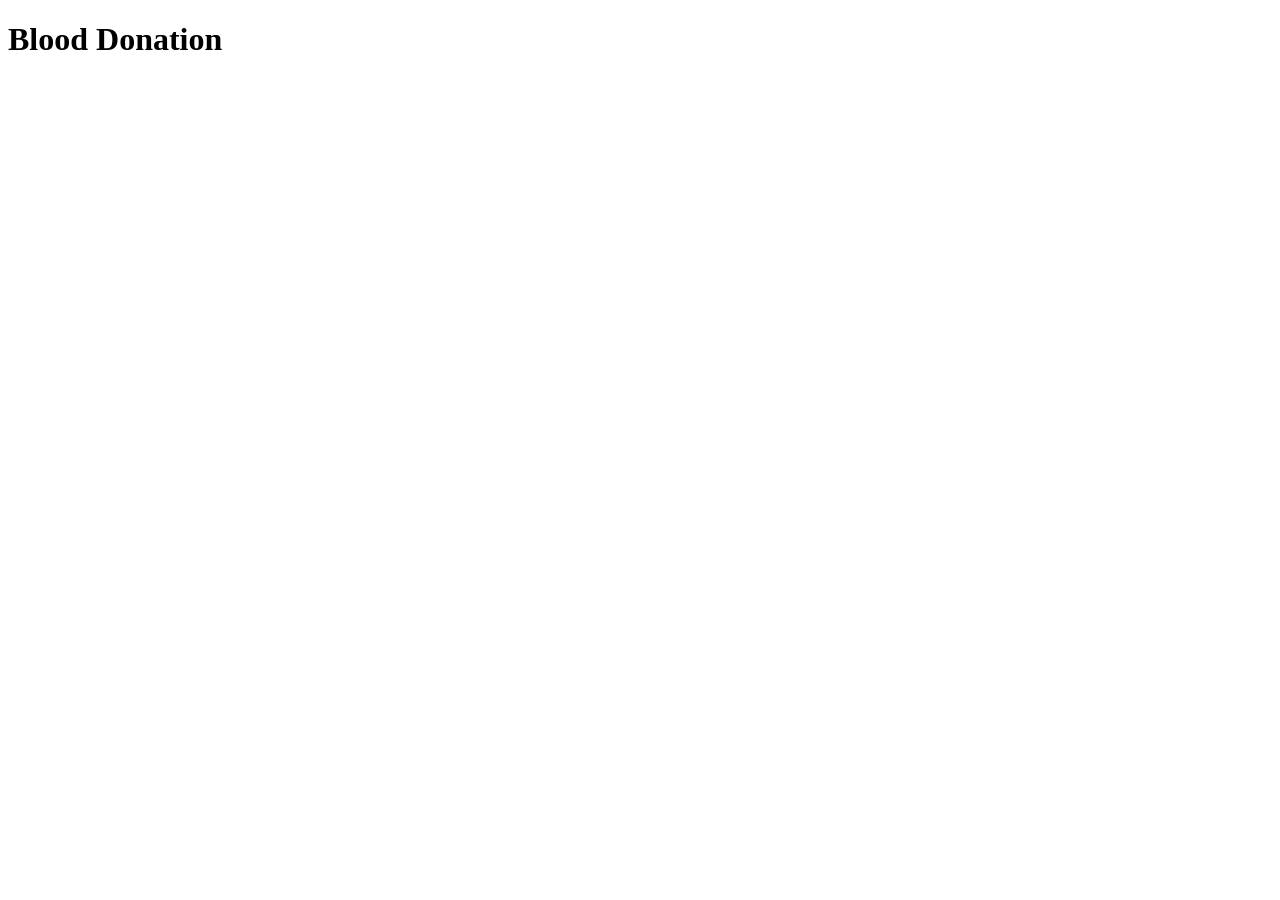
==== index.html @ 1f85e0a4 "title" ====
<!DOCTYPE html>
<html lang="en">
<head>
    <meta charset="UTF-8">
    <meta name="viewport" content="width=device-width, initial-scale=1.0">
    <title>Document</title>
</head>
<body>
    <h1>Blood Donation</h1>
</body>
</html>
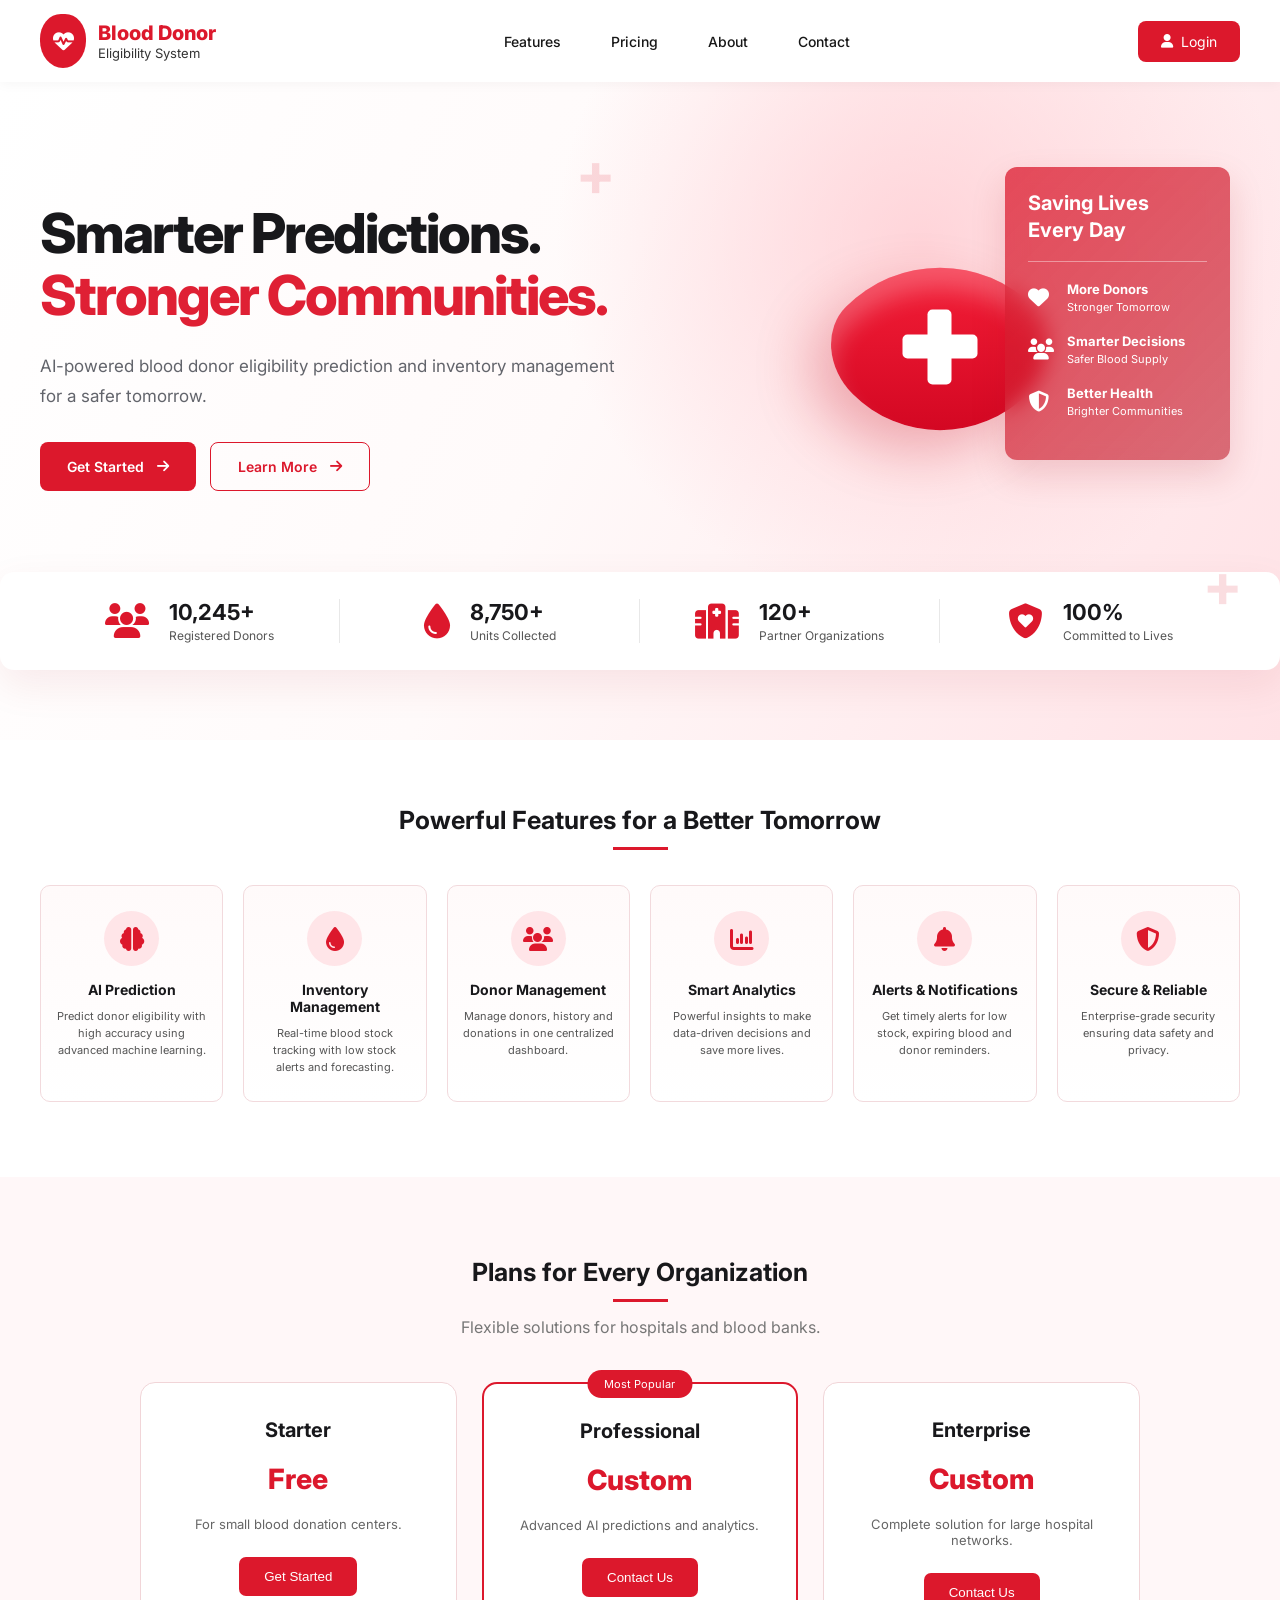
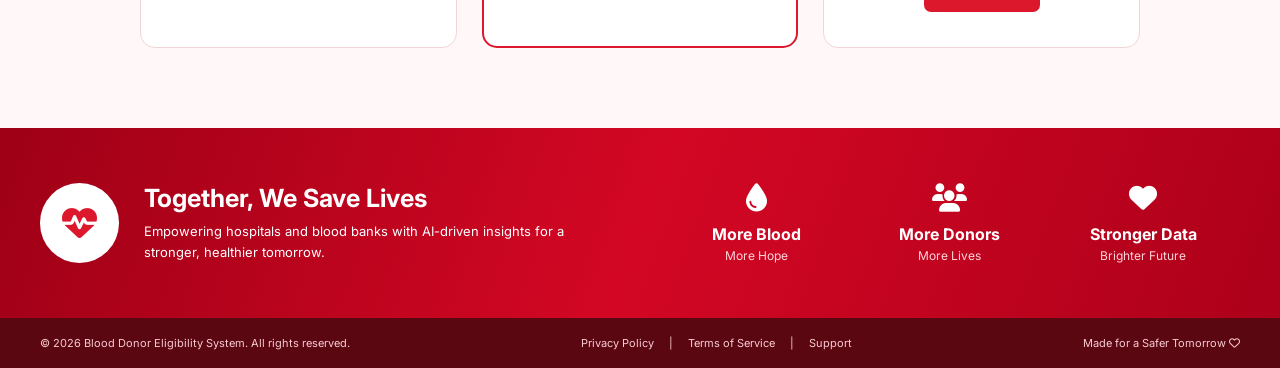
==== commit 0508d30b: "Add complete website" ====
--- a/index.html
+++ b/index.html
@@ -3,9 +3,672 @@
 <head>
     <meta charset="UTF-8">
     <meta name="viewport" content="width=device-width, initial-scale=1.0">
-    <title>Document</title>
+ 
+    <title>Blood Donor Eligibility System</title>
+ 
+    <!-- CSS -->
+    <link rel="stylesheet" href="landing.css">
+ 
+    <!-- Font Awesome -->
+    <link
+        rel="stylesheet"
+        href="https://cdnjs.cloudflare.com/ajax/libs/font-awesome/6.5.1/css/all.min.css"
+    >
+ 
+    <!-- Google Font -->
+    <link
+        href="https://fonts.googleapis.com/css2?family=Inter:wght@400;500;600;700;800&display=swap"
+        rel="stylesheet"
+    >
 </head>
+ 
 <body>
-    <h1>Blood Donation</h1>
+ 
+<!-- ================= NAVBAR ================= -->
+ 
+<nav class="navbar">
+ 
+    <div class="nav-container">
+ 
+        <!-- Logo -->
+        <a href="#" class="logo">
+ 
+            <div class="logo-icon">
+                <i class="fa-solid fa-heart-pulse"></i>
+            </div>
+ 
+            <div>
+                <h2>Blood Donor</h2>
+                <p>Eligibility System</p>
+            </div>
+ 
+        </a>
+ 
+ 
+        <!-- Desktop Navigation -->
+ 
+        <div class="nav-links">
+ 
+            <a href="#features">Features</a>
+            <a href="#pricing">Pricing</a>
+            <a href="#about">About</a>
+            <a href="#contact">Contact</a>
+ 
+        </div>
+ 
+ 
+        <!-- Login -->
+ 
+        <a href="login.html" class="login-btn">
+ 
+            <i class="fa-solid fa-user"></i>
+ 
+            Login
+ 
+        </a>
+ 
+ 
+        <!-- Mobile Menu -->
+ 
+        <button class="menu-btn" id="menuBtn">
+ 
+            <i class="fa-solid fa-bars"></i>
+ 
+        </button>
+ 
+    </div>
+ 
+ 
+    <!-- Mobile Navigation -->
+ 
+    <div class="mobile-menu" id="mobileMenu">
+ 
+        <a href="#features">Features</a>
+        <a href="#pricing">Pricing</a>
+        <a href="#about">About</a>
+        <a href="#contact">Contact</a>
+ 
+    </div>
+ 
+</nav>
+ 
+ 
+ 
+<!-- ================= HERO SECTION ================= -->
+ 
+<section class="hero">
+ 
+    <!-- Decorative symbols -->
+ 
+    <span class="decor plus-one">+</span>
+    <span class="decor plus-two">+</span>
+ 
+ 
+    <div class="hero-container">
+ 
+ 
+        <!-- LEFT CONTENT -->
+ 
+        <div class="hero-content">
+ 
+            <h1>
+ 
+                Smarter Predictions.
+ 
+                <span>
+                    Stronger Communities.
+                </span>
+ 
+            </h1>
+ 
+ 
+            <p>
+ 
+                AI-powered blood donor eligibility prediction and
+                inventory management for a safer tomorrow.
+ 
+            </p>
+ 
+ 
+            <div class="hero-buttons">
+ 
+                <a href="login.html" class="primary-btn">
+ 
+                    Get Started
+ 
+                    <i class="fa-solid fa-arrow-right"></i>
+ 
+                </a>
+ 
+ 
+                <a href="#features" class="secondary-btn">
+ 
+                    Learn More
+ 
+                    <i class="fa-solid fa-arrow-right"></i>
+ 
+                </a>
+ 
+            </div>
+ 
+        </div>
+ 
+ 
+ 
+        <!-- RIGHT VISUAL -->
+ 
+        <div class="hero-visual">
+ 
+ 
+            <!-- CSS Blood Drop -->
+ 
+            <div class="blood-drop-wrapper">
+ 
+                <div class="blood-drop">
+ 
+                    <div class="cross">
+ 
+                        <span class="horizontal"></span>
+                        <span class="vertical"></span>
+ 
+                    </div>
+ 
+                </div>
+ 
+            </div>
+ 
+ 
+ 
+            <!-- Saving Lives Card -->
+ 
+            <div class="saving-card">
+ 
+                <h3>
+                    Saving Lives
+                    <br>
+                    Every Day
+                </h3>
+ 
+                <div class="card-line"></div>
+ 
+ 
+                <div class="saving-item">
+ 
+                    <i class="fa-solid fa-heart"></i>
+ 
+                    <div>
+ 
+                        <strong>More Donors</strong>
+ 
+                        <span>Stronger Tomorrow</span>
+ 
+                    </div>
+ 
+                </div>
+ 
+ 
+                <div class="saving-item">
+ 
+                    <i class="fa-solid fa-users"></i>
+ 
+                    <div>
+ 
+                        <strong>Smarter Decisions</strong>
+ 
+                        <span>Safer Blood Supply</span>
+ 
+                    </div>
+ 
+                </div>
+ 
+ 
+                <div class="saving-item">
+ 
+                    <i class="fa-solid fa-shield-halved"></i>
+ 
+                    <div>
+ 
+                        <strong>Better Health</strong>
+ 
+                        <span>Brighter Communities</span>
+ 
+                    </div>
+ 
+                </div>
+ 
+            </div>
+ 
+        </div>
+ 
+    </div>
+ 
+ 
+ 
+    <!-- ================= STATISTICS ================= -->
+ 
+    <div class="stats-container">
+ 
+ 
+        <div class="stat">
+ 
+            <i class="fa-solid fa-users"></i>
+ 
+            <div>
+ 
+                <h3 class="counter" data-target="10245">
+                    0
+                </h3>
+ 
+                <p>Registered Donors</p>
+ 
+            </div>
+ 
+        </div>
+ 
+ 
+ 
+        <div class="stat">
+ 
+            <i class="fa-solid fa-droplet"></i>
+ 
+            <div>
+ 
+                <h3 class="counter" data-target="8750">
+                    0
+                </h3>
+ 
+                <p>Units Collected</p>
+ 
+            </div>
+ 
+        </div>
+ 
+ 
+ 
+        <div class="stat">
+ 
+            <i class="fa-solid fa-hospital"></i>
+ 
+            <div>
+ 
+                <h3 class="counter" data-target="120">
+                    0
+                </h3>
+ 
+                <p>Partner Organizations</p>
+ 
+            </div>
+ 
+        </div>
+ 
+ 
+ 
+        <div class="stat">
+ 
+            <i class="fa-solid fa-shield-heart"></i>
+ 
+            <div>
+ 
+                <h3>100%</h3>
+ 
+                <p>Committed to Lives</p>
+ 
+            </div>
+ 
+        </div>
+ 
+    </div>
+ 
+</section>
+ 
+ 
+ 
+<!-- ================= FEATURES ================= -->
+ 
+<section class="features" id="features">
+ 
+    <div class="section-title">
+ 
+        <h2>
+            Powerful Features for a Better Tomorrow
+        </h2>
+ 
+        <div class="title-line"></div>
+ 
+    </div>
+ 
+ 
+    <div class="feature-container">
+ 
+ 
+        <!-- Feature 1 -->
+ 
+        <div class="feature-card">
+ 
+            <div class="feature-icon">
+ 
+                <i class="fa-solid fa-brain"></i>
+ 
+            </div>
+ 
+            <h3>AI Prediction</h3>
+ 
+            <p>
+                Predict donor eligibility with high accuracy using
+                advanced machine learning.
+            </p>
+ 
+        </div>
+ 
+ 
+ 
+        <!-- Feature 2 -->
+ 
+        <div class="feature-card">
+ 
+            <div class="feature-icon">
+ 
+                <i class="fa-solid fa-droplet"></i>
+ 
+            </div>
+ 
+            <h3>Inventory Management</h3>
+ 
+            <p>
+                Real-time blood stock tracking with low stock alerts
+                and forecasting.
+            </p>
+ 
+        </div>
+ 
+ 
+ 
+        <!-- Feature 3 -->
+ 
+        <div class="feature-card">
+ 
+            <div class="feature-icon">
+ 
+                <i class="fa-solid fa-users"></i>
+ 
+            </div>
+ 
+            <h3>Donor Management</h3>
+ 
+            <p>
+                Manage donors, history and donations in one
+                centralized dashboard.
+            </p>
+ 
+        </div>
+ 
+ 
+ 
+        <!-- Feature 4 -->
+ 
+        <div class="feature-card">
+ 
+            <div class="feature-icon">
+ 
+                <i class="fa-solid fa-chart-column"></i>
+ 
+            </div>
+ 
+            <h3>Smart Analytics</h3>
+ 
+            <p>
+                Powerful insights to make data-driven decisions
+                and save more lives.
+            </p>
+ 
+        </div>
+ 
+ 
+ 
+        <!-- Feature 5 -->
+ 
+        <div class="feature-card">
+ 
+            <div class="feature-icon">
+ 
+                <i class="fa-solid fa-bell"></i>
+ 
+            </div>
+ 
+            <h3>Alerts & Notifications</h3>
+ 
+            <p>
+                Get timely alerts for low stock, expiring blood
+                and donor reminders.
+            </p>
+ 
+        </div>
+ 
+ 
+ 
+        <!-- Feature 6 -->
+ 
+        <div class="feature-card">
+ 
+            <div class="feature-icon">
+ 
+                <i class="fa-solid fa-shield-halved"></i>
+ 
+            </div>
+ 
+            <h3>Secure & Reliable</h3>
+ 
+            <p>
+                Enterprise-grade security ensuring data safety
+                and privacy.
+            </p>
+ 
+        </div>
+ 
+    </div>
+ 
+</section>
+ 
+ 
+ 
+<!-- ================= PRICING ================= -->
+ 
+<section class="pricing" id="pricing">
+ 
+    <div class="section-title">
+ 
+        <h2>Plans for Every Organization</h2>
+ 
+        <div class="title-line"></div>
+ 
+        <p>
+            Flexible solutions for hospitals and blood banks.
+        </p>
+ 
+    </div>
+ 
+ 
+    <div class="pricing-container">
+ 
+ 
+        <div class="pricing-card">
+ 
+            <h3>Starter</h3>
+ 
+            <p class="price">Free</p>
+ 
+            <p>
+                For small blood donation centers.
+            </p>
+ 
+            <button onclick="location.href='login.html'">Get Started</button>
+ 
+        </div>
+ 
+ 
+ 
+        <div class="pricing-card popular">
+ 
+            <span class="popular-label">
+                Most Popular
+            </span>
+ 
+            <h3>Professional</h3>
+ 
+            <p class="price">Custom</p>
+ 
+            <p>
+                Advanced AI predictions and analytics.
+            </p>
+ 
+            <button onclick="location.href='login.html'">Contact Us</button>
+ 
+        </div>
+ 
+ 
+ 
+        <div class="pricing-card">
+ 
+            <h3>Enterprise</h3>
+ 
+            <p class="price">Custom</p>
+ 
+            <p>
+                Complete solution for large hospital networks.
+            </p>
+ 
+            <button onclick="location.href='login.html'">Contact Us</button>
+ 
+        </div>
+ 
+    </div>
+ 
+</section>
+ 
+ 
+ 
+<!-- ================= ABOUT ================= -->
+ 
+<section class="about" id="about">
+ 
+    <div class="about-container">
+ 
+ 
+        <div class="about-main">
+ 
+            <div class="about-logo">
+ 
+                <i class="fa-solid fa-heart-pulse"></i>
+ 
+            </div>
+ 
+ 
+            <div>
+ 
+                <h2>
+                    Together, We Save Lives
+                </h2>
+ 
+                <p>
+                    Empowering hospitals and blood banks with
+                    AI-driven insights for a stronger,
+                    healthier tomorrow.
+                </p>
+ 
+            </div>
+ 
+        </div>
+ 
+ 
+ 
+        <div class="about-items">
+ 
+ 
+            <div>
+ 
+                <i class="fa-solid fa-droplet"></i>
+ 
+                <h4>More Blood</h4>
+ 
+                <p>More Hope</p>
+ 
+            </div>
+ 
+ 
+ 
+            <div>
+ 
+                <i class="fa-solid fa-users"></i>
+ 
+                <h4>More Donors</h4>
+ 
+                <p>More Lives</p>
+ 
+            </div>
+ 
+ 
+ 
+            <div>
+ 
+                <i class="fa-solid fa-heart"></i>
+ 
+                <h4>Stronger Data</h4>
+ 
+                <p>Brighter Future</p>
+ 
+            </div>
+ 
+        </div>
+ 
+    </div>
+ 
+</section>
+ 
+ 
+ 
+<!-- ================= FOOTER ================= -->
+ 
+<footer id="contact">
+ 
+    <div class="footer-container">
+ 
+        <p>
+            © 2026 Blood Donor Eligibility System.
+            All rights reserved.
+        </p>
+ 
+ 
+        <div class="footer-links">
+ 
+            <a href="#">Privacy Policy</a>
+ 
+            <span>|</span>
+ 
+            <a href="#">Terms of Service</a>
+ 
+            <span>|</span>
+ 
+            <a href="#">Support</a>
+ 
+        </div>
+ 
+ 
+        <p>
+ 
+            Made for a Safer Tomorrow
+ 
+            <i class="fa-regular fa-heart"></i>
+ 
+        </p>
+ 
+    </div>
+ 
+</footer>
+ 
+ 
+<!-- JavaScript -->
+ 
+<script src="landing.js"></script>
+ 
 </body>
 </html>
--- a/landing.css
+++ b/landing.css
@@ -0,0 +1,989 @@
+/* ================= GLOBAL ================= */
+ 
+* {
+    margin: 0;
+    padding: 0;
+    box-sizing: border-box;
+}
+ 
+html {
+    scroll-behavior: smooth;
+}
+ 
+body {
+    font-family: "Inter", sans-serif;
+    color: #18181b;
+    background: #ffffff;
+}
+ 
+a {
+    text-decoration: none;
+}
+ 
+ 
+/* ================= NAVBAR ================= */
+ 
+.navbar {
+    height: 82px;
+    background: rgba(255, 255, 255, 0.97);
+    position: sticky;
+    top: 0;
+    z-index: 1000;
+    box-shadow: 0 2px 12px rgba(0, 0, 0, 0.04);
+}
+ 
+.nav-container {
+    max-width: 1400px;
+    height: 100%;
+    margin: auto;
+    padding: 0 40px;
+ 
+    display: flex;
+    align-items: center;
+    justify-content: space-between;
+}
+ 
+.logo {
+    display: flex;
+    align-items: center;
+    gap: 12px;
+}
+ 
+.logo-icon {
+    width: 46px;
+    height: 54px;
+    background: #dc182c;
+    color: white;
+    border-radius: 50% 50% 55% 55%;
+ 
+    display: flex;
+    align-items: center;
+    justify-content: center;
+ 
+    font-size: 21px;
+}
+ 
+.logo h2 {
+    color: #dc182c;
+    font-size: 20px;
+    font-weight: 800;
+}
+ 
+.logo p {
+    color: #333;
+    font-size: 13px;
+}
+ 
+.nav-links {
+    display: flex;
+    gap: 50px;
+}
+ 
+.nav-links a {
+    color: #171717;
+    font-size: 14px;
+    font-weight: 500;
+    transition: 0.3s;
+}
+ 
+.nav-links a:hover {
+    color: #dc182c;
+}
+ 
+.login-btn {
+    padding: 12px 23px;
+    border-radius: 8px;
+ 
+    color: white;
+    background: #dc182c;
+ 
+    font-size: 14px;
+ 
+    display: flex;
+    gap: 8px;
+    align-items: center;
+ 
+    transition: 0.3s;
+}
+ 
+.login-btn:hover {
+    background: #b81022;
+    transform: translateY(-2px);
+}
+ 
+.menu-btn {
+    display: none;
+    border: none;
+    background: none;
+    font-size: 24px;
+    color: #dc182c;
+    cursor: pointer;
+}
+ 
+.mobile-menu {
+    display: none;
+}
+ 
+ 
+/* ================= HERO ================= */
+ 
+.hero {
+    position: relative;
+    overflow: hidden;
+ 
+    background:
+        radial-gradient(
+            circle at 72% 25%,
+            rgba(255, 196, 203, 0.65),
+            transparent 35%
+        ),
+        linear-gradient(
+            115deg,
+            #ffffff 0%,
+            #fffafa 45%,
+            #ffe2e6 100%
+        );
+ 
+    padding-bottom: 70px;
+}
+ 
+.hero-container {
+    max-width: 1400px;
+    margin: auto;
+    padding: 70px 40px 30px;
+ 
+    display: grid;
+    grid-template-columns: 1fr 1fr;
+    align-items: center;
+ 
+    min-height: 470px;
+}
+ 
+ 
+/* HERO TEXT */
+ 
+.hero-content h1 {
+    font-size: 55px;
+    line-height: 1.12;
+    font-weight: 800;
+    letter-spacing: -2px;
+}
+ 
+.hero-content h1 span {
+    color: #df2034;
+    display: block;
+}
+ 
+.hero-content p {
+    max-width: 600px;
+ 
+    margin-top: 24px;
+ 
+    font-size: 17px;
+    line-height: 1.8;
+ 
+    color: #62646b;
+}
+ 
+.hero-buttons {
+    margin-top: 30px;
+ 
+    display: flex;
+    gap: 14px;
+}
+ 
+.primary-btn,
+.secondary-btn {
+    padding: 15px 27px;
+ 
+    border-radius: 8px;
+ 
+    font-size: 14px;
+    font-weight: 600;
+ 
+    display: inline-flex;
+    align-items: center;
+    gap: 13px;
+ 
+    transition: 0.3s;
+}
+ 
+.primary-btn {
+    color: white;
+    background: #dc182c;
+}
+ 
+.primary-btn:hover {
+    background: #b81022;
+    transform: translateY(-2px);
+}
+ 
+.secondary-btn {
+    color: #dc182c;
+    border: 1px solid #dc182c;
+}
+ 
+.secondary-btn:hover {
+    background: #fff0f2;
+}
+ 
+ 
+/* ================= HERO VISUAL ================= */
+ 
+.hero-visual {
+    min-height: 390px;
+ 
+    position: relative;
+ 
+    display: flex;
+    justify-content: center;
+    align-items: center;
+}
+ 
+ 
+/* BLOOD DROP */
+ 
+.blood-drop-wrapper {
+    animation: float 4s ease-in-out infinite;
+}
+ 
+.blood-drop {
+    width: 190px;
+    height: 190px;
+ 
+    position: relative;
+ 
+    background: linear-gradient(
+        135deg,
+        #ff263e,
+        #c9001c
+    );
+ 
+    border-radius:
+        70% 30% 65% 35% /
+        70% 35% 65% 30%;
+ 
+    transform: rotate(45deg);
+ 
+    box-shadow:
+        0 30px 55px rgba(190, 0, 20, 0.25),
+        inset 15px 15px 25px rgba(255, 255, 255, 0.25);
+}
+ 
+.cross {
+    position: absolute;
+ 
+    left: 50%;
+    top: 50%;
+ 
+    transform:
+        translate(-50%, -50%)
+        rotate(-45deg);
+ 
+    width: 75px;
+    height: 75px;
+}
+ 
+.horizontal {
+    position: absolute;
+ 
+    width: 75px;
+    height: 24px;
+ 
+    background: white;
+ 
+    top: 25px;
+ 
+    border-radius: 5px;
+}
+ 
+.vertical {
+    position: absolute;
+ 
+    width: 24px;
+    height: 75px;
+ 
+    background: white;
+ 
+    left: 25px;
+ 
+    border-radius: 5px;
+}
+ 
+ 
+/* FLOAT ANIMATION */
+ 
+@keyframes float {
+ 
+    0%,
+    100% {
+        transform: translateY(0);
+    }
+ 
+    50% {
+        transform: translateY(-15px);
+    }
+}
+ 
+ 
+/* SAVING CARD */
+ 
+.saving-card {
+    position: absolute;
+ 
+    right: 10px;
+    top: 15px;
+ 
+    width: 225px;
+ 
+    padding: 23px;
+ 
+    border-radius: 12px;
+ 
+    color: white;
+ 
+    background:
+        linear-gradient(
+            135deg,
+            rgba(220, 24, 44, 0.75),
+            rgba(196, 40, 55, 0.65)
+        );
+ 
+    backdrop-filter: blur(10px);
+ 
+    box-shadow:
+        0 15px 35px rgba(160, 0, 20, 0.15);
+}
+ 
+.saving-card h3 {
+    font-size: 20px;
+    line-height: 1.35;
+}
+ 
+.card-line {
+    height: 1px;
+ 
+    background:
+        rgba(255, 255, 255, 0.4);
+ 
+    margin: 17px 0;
+}
+ 
+.saving-item {
+    display: flex;
+    align-items: center;
+ 
+    gap: 14px;
+ 
+    margin: 19px 0;
+}
+ 
+.saving-item i {
+    width: 25px;
+    font-size: 21px;
+}
+ 
+.saving-item strong {
+    display: block;
+ 
+    font-size: 13px;
+}
+ 
+.saving-item span {
+    display: block;
+ 
+    font-size: 11px;
+ 
+    margin-top: 3px;
+}
+ 
+ 
+/* DECORATIONS */
+ 
+.decor {
+    position: absolute;
+ 
+    color: rgba(220, 24, 44, 0.15);
+ 
+    font-size: 60px;
+    font-weight: 700;
+}
+ 
+.plus-one {
+    left: 45%;
+    top: 55px;
+}
+ 
+.plus-two {
+    right: 3%;
+    bottom: 120px;
+}
+ 
+ 
+/* ================= STATS ================= */
+ 
+.stats-container {
+    max-width: 1300px;
+ 
+    margin: auto;
+ 
+    padding: 27px 40px;
+ 
+    background: white;
+ 
+    border-radius: 14px;
+ 
+    box-shadow:
+        0 15px 40px rgba(170, 0, 20, 0.08);
+ 
+    display: grid;
+ 
+    grid-template-columns:
+        repeat(4, 1fr);
+}
+ 
+.stat {
+    display: flex;
+    align-items: center;
+    justify-content: center;
+ 
+    gap: 20px;
+ 
+    border-right:
+        1px solid #e8e8e8;
+}
+ 
+.stat:last-child {
+    border-right: none;
+}
+ 
+.stat i {
+    color: #dc182c;
+ 
+    font-size: 35px;
+}
+ 
+.stat h3 {
+    font-size: 22px;
+}
+ 
+.stat p {
+    margin-top: 3px;
+ 
+    color: #555;
+ 
+    font-size: 12px;
+}
+ 
+ 
+/* ================= FEATURES ================= */
+ 
+.features {
+    padding: 65px 40px 75px;
+ 
+    background: white;
+}
+ 
+.section-title {
+    text-align: center;
+}
+ 
+.section-title h2 {
+    font-size: 25px;
+}
+ 
+.section-title > p {
+    margin-top: 15px;
+    color: #777;
+}
+ 
+.title-line {
+    width: 55px;
+    height: 3px;
+ 
+    margin: 12px auto;
+ 
+    background: #dc182c;
+}
+ 
+.feature-container {
+    max-width: 1400px;
+ 
+    margin: 35px auto 0;
+ 
+    display: grid;
+ 
+    grid-template-columns:
+        repeat(6, 1fr);
+ 
+    gap: 20px;
+}
+ 
+.feature-card {
+    min-height: 190px;
+ 
+    padding: 25px 15px;
+ 
+    text-align: center;
+ 
+    border:
+        1px solid #f2dadd;
+ 
+    border-radius: 10px;
+ 
+    background:
+        linear-gradient(
+            180deg,
+            #fffafa,
+            #ffffff
+        );
+ 
+    transition: 0.3s;
+}
+ 
+.feature-card:hover {
+    transform: translateY(-8px);
+ 
+    box-shadow:
+        0 20px 40px rgba(190, 0, 20, 0.1);
+}
+ 
+.feature-icon {
+    width: 55px;
+    height: 55px;
+ 
+    margin: auto;
+ 
+    border-radius: 50%;
+ 
+    background: #ffe5e8;
+ 
+    color: #dc182c;
+ 
+    display: flex;
+    align-items: center;
+    justify-content: center;
+ 
+    font-size: 24px;
+}
+ 
+.feature-card h3 {
+    margin-top: 15px;
+ 
+    font-size: 14px;
+}
+ 
+.feature-card p {
+    margin-top: 10px;
+ 
+    font-size: 11px;
+ 
+    line-height: 1.55;
+ 
+    color: #555;
+}
+ 
+ 
+/* ================= PRICING ================= */
+ 
+.pricing {
+    padding: 80px 40px;
+ 
+    background: #fff7f8;
+}
+ 
+.pricing-container {
+    max-width: 1000px;
+ 
+    margin: 45px auto 0;
+ 
+    display: grid;
+ 
+    grid-template-columns:
+        repeat(3, 1fr);
+ 
+    gap: 25px;
+}
+ 
+.pricing-card {
+    padding: 35px;
+ 
+    text-align: center;
+ 
+    background: white;
+ 
+    border:
+        1px solid #f1d5d8;
+ 
+    border-radius: 15px;
+ 
+    position: relative;
+ 
+    transition: 0.3s;
+}
+ 
+.pricing-card:hover {
+    transform: translateY(-7px);
+ 
+    box-shadow:
+        0 15px 35px rgba(180, 0, 20, 0.1);
+}
+ 
+.pricing-card.popular {
+    border:
+        2px solid #dc182c;
+}
+ 
+.popular-label {
+    position: absolute;
+ 
+    top: -14px;
+    left: 50%;
+ 
+    transform:
+        translateX(-50%);
+ 
+    background: #dc182c;
+ 
+    color: white;
+ 
+    padding: 7px 17px;
+ 
+    border-radius: 20px;
+ 
+    font-size: 11px;
+}
+ 
+.pricing-card h3 {
+    font-size: 20px;
+}
+ 
+.price {
+    margin: 20px 0;
+ 
+    font-size: 28px !important;
+    font-weight: 800;
+ 
+    color: #dc182c !important;
+}
+ 
+.pricing-card p {
+    color: #666;
+ 
+    font-size: 13px;
+}
+ 
+.pricing-card button {
+    margin-top: 25px;
+ 
+    padding: 12px 25px;
+ 
+    border: none;
+ 
+    border-radius: 7px;
+ 
+    background: #dc182c;
+ 
+    color: white;
+ 
+    cursor: pointer;
+ 
+    transition: 0.3s;
+}
+ 
+.pricing-card button:hover {
+    background: #b81022;
+}
+ 
+ 
+/* ================= ABOUT ================= */
+ 
+.about {
+    padding: 55px 40px;
+ 
+    color: white;
+ 
+    background:
+        linear-gradient(
+            110deg,
+            #9e0016,
+            #d30724,
+            #ad001a
+        );
+}
+ 
+.about-container {
+    max-width: 1300px;
+ 
+    margin: auto;
+ 
+    display: grid;
+ 
+    grid-template-columns:
+        1fr 1fr;
+ 
+    align-items: center;
+ 
+    gap: 40px;
+}
+ 
+.about-main {
+    display: flex;
+ 
+    align-items: center;
+ 
+    gap: 25px;
+}
+ 
+.about-logo {
+    width: 80px;
+    height: 80px;
+ 
+    border-radius: 50%;
+ 
+    background: white;
+ 
+    color: #dc182c;
+ 
+    display: flex;
+    align-items: center;
+    justify-content: center;
+ 
+    font-size: 35px;
+}
+ 
+.about-main h2 {
+    font-size: 25px;
+}
+ 
+.about-main p {
+    max-width: 480px;
+ 
+    margin-top: 8px;
+ 
+    line-height: 1.6;
+ 
+    font-size: 13px;
+}
+ 
+.about-items {
+    display: grid;
+ 
+    grid-template-columns:
+        repeat(3, 1fr);
+ 
+    text-align: center;
+}
+ 
+.about-items i {
+    font-size: 28px;
+}
+ 
+.about-items h4 {
+    margin-top: 12px;
+}
+ 
+.about-items p {
+    margin-top: 4px;
+ 
+    font-size: 12px;
+ 
+    color: #ffd6da;
+}
+ 
+ 
+/* ================= FOOTER ================= */
+ 
+footer {
+    padding: 18px 40px;
+ 
+    background: #5b0712;
+ 
+    color: #f8cbd0;
+}
+ 
+.footer-container {
+    max-width: 1400px;
+ 
+    margin: auto;
+ 
+    display: flex;
+ 
+    justify-content: space-between;
+    align-items: center;
+ 
+    font-size: 11px;
+}
+ 
+.footer-links {
+    display: flex;
+ 
+    gap: 15px;
+}
+ 
+.footer-links a {
+    color: #f8cbd0;
+}
+ 
+.footer-links a:hover {
+    color: white;
+}
+ 
+ 
+/* ================= RESPONSIVE ================= */
+ 
+@media (max-width: 1100px) {
+ 
+    .hero-content h1 {
+        font-size: 45px;
+    }
+ 
+    .feature-container {
+        grid-template-columns:
+            repeat(3, 1fr);
+    }
+ 
+}
+ 
+ 
+@media (max-width: 800px) {
+ 
+    .nav-links {
+        display: none;
+    }
+ 
+    .login-btn {
+        display: none;
+    }
+ 
+    .menu-btn {
+        display: block;
+    }
+ 
+    .mobile-menu.active {
+        display: flex;
+ 
+        flex-direction: column;
+ 
+        background: white;
+ 
+        padding: 20px 40px;
+ 
+        gap: 20px;
+    }
+ 
+    .mobile-menu a {
+        color: #222;
+    }
+ 
+    .hero-container {
+        grid-template-columns: 1fr;
+ 
+        text-align: center;
+    }
+ 
+    .hero-content h1 {
+        font-size: 40px;
+    }
+ 
+    .hero-content p {
+        margin-left: auto;
+        margin-right: auto;
+    }
+ 
+    .hero-buttons {
+        justify-content: center;
+    }
+ 
+    .hero-visual {
+        margin-top: 50px;
+    }
+ 
+    .saving-card {
+        right: 0;
+    }
+ 
+    .stats-container {
+        grid-template-columns:
+            repeat(2, 1fr);
+ 
+        gap: 30px;
+    }
+ 
+    .stat {
+        border-right: none;
+    }
+ 
+    .feature-container {
+        grid-template-columns:
+            repeat(2, 1fr);
+    }
+ 
+    .pricing-container {
+        grid-template-columns: 1fr;
+    }
+ 
+    .about-container {
+        grid-template-columns: 1fr;
+    }
+ 
+    .footer-container {
+        flex-direction: column;
+ 
+        gap: 15px;
+ 
+        text-align: center;
+    }
+ 
+}
+ 
+ 
+@media (max-width: 500px) {
+ 
+    .nav-container {
+        padding: 0 20px;
+    }
+ 
+    .hero-container {
+        padding: 50px 20px;
+    }
+ 
+    .hero-content h1 {
+        font-size: 34px;
+    }
+ 
+    .hero-buttons {
+        flex-direction: column;
+    }
+ 
+    .primary-btn,
+    .secondary-btn {
+        justify-content: center;
+    }
+ 
+    .saving-card {
+        display: none;
+    }
+ 
+    .blood-drop {
+        width: 150px;
+        height: 150px;
+    }
+ 
+    .stats-container {
+        margin: 0 20px;
+ 
+        grid-template-columns: 1fr;
+    }
+ 
+    .feature-container {
+        grid-template-columns: 1fr;
+    }
+ 
+    .about-main {
+        flex-direction: column;
+ 
+        text-align: center;
+    }
+ 
+}
